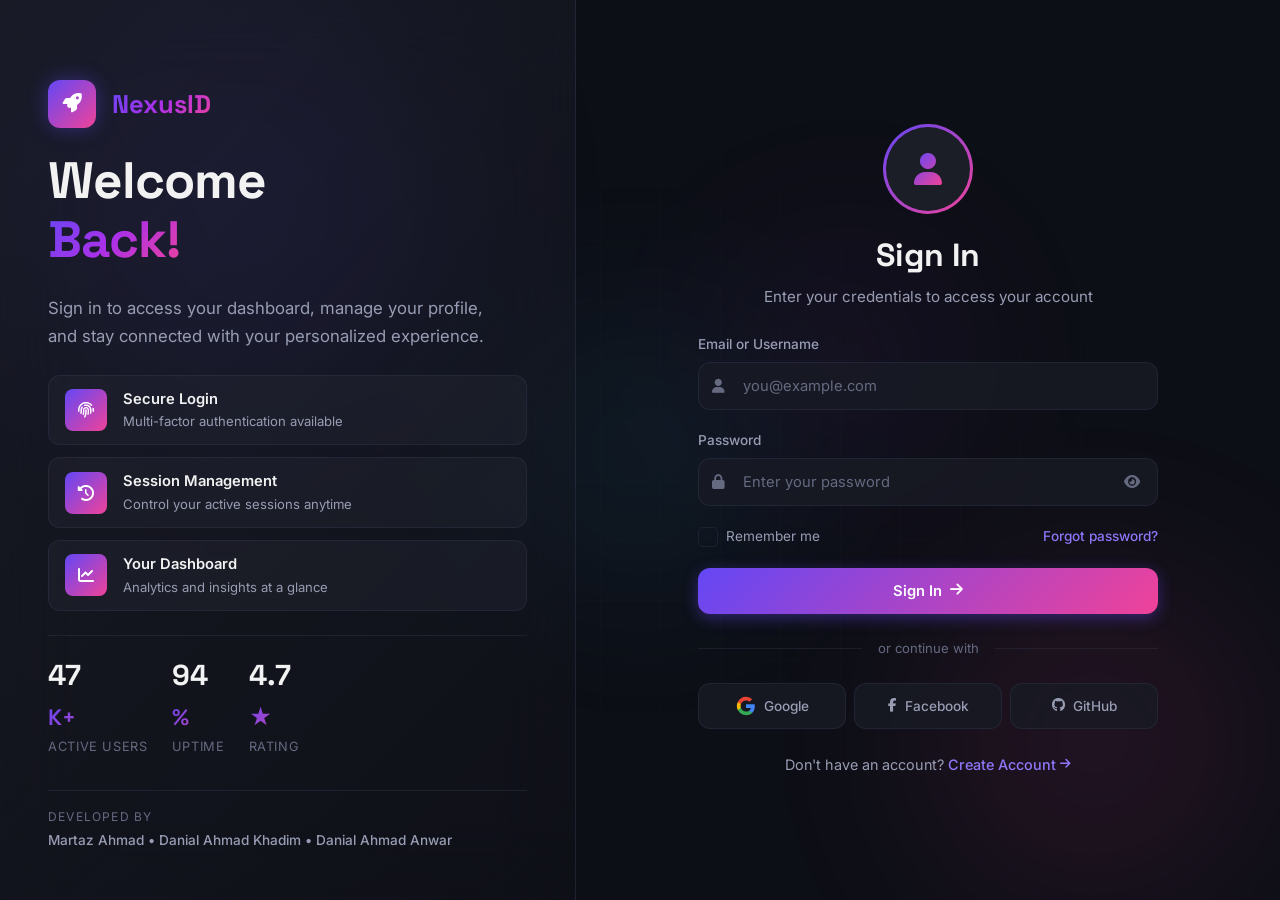
==== login.html @ b7fb12aa "Add Sign-Up and Login form pages - Web Engineering Assignment 1" ====
<!DOCTYPE html>
<html lang="en">
<head>
    <meta charset="UTF-8">
    <meta name="viewport" content="width=device-width, initial-scale=1.0">
    <meta name="description" content="Login to your NexusID account — Secure authentication for your digital identity.">
    <title>Login | NexusID</title>
    <link rel="preconnect" href="https://fonts.googleapis.com">
    <link rel="preconnect" href="https://fonts.gstatic.com" crossorigin>
    <link href="https://fonts.googleapis.com/css2?family=Inter:wght@300;400;500;600;700;800&family=Space+Grotesk:wght@400;500;600;700&display=swap" rel="stylesheet">
    <link rel="stylesheet" href="https://cdnjs.cloudflare.com/ajax/libs/font-awesome/6.5.1/css/all.min.css">
    <link rel="stylesheet" href="styles.css">
</head>
<body class="login-page">
    <!-- Animated Background -->
    <div class="bg-animation">
        <div class="bg-gradient-orb orb-1"></div>
        <div class="bg-gradient-orb orb-2"></div>
        <div class="bg-gradient-orb orb-3"></div>
        <div class="bg-gradient-orb orb-4"></div>
        <div class="grid-overlay"></div>
    </div>

    <!-- Floating Particles -->
    <div class="particles" id="particles"></div>

    <div class="page-wrapper">
        <!-- Left Panel — Branding -->
        <aside class="brand-panel">
            <div class="brand-content">
                <div class="brand-logo">
                    <div class="logo-icon">
                        <i class="fas fa-rocket"></i>
                    </div>
                    <span class="logo-text">NexusID</span>
                </div>
                <h1 class="brand-headline">Welcome<br><span class="gradient-text">Back!</span></h1>
                <p class="brand-description">Sign in to access your dashboard, manage your profile, and stay connected with your personalized experience.</p>
                
                <div class="features-list">
                    <div class="feature-item" style="--delay: 0.1s">
                        <div class="feature-icon"><i class="fas fa-fingerprint"></i></div>
                        <div class="feature-text">
                            <strong>Secure Login</strong>
                            <span>Multi-factor authentication available</span>
                        </div>
                    </div>
                    <div class="feature-item" style="--delay: 0.2s">
                        <div class="feature-icon"><i class="fas fa-clock-rotate-left"></i></div>
                        <div class="feature-text">
                            <strong>Session Management</strong>
                            <span>Control your active sessions anytime</span>
                        </div>
                    </div>
                    <div class="feature-item" style="--delay: 0.3s">
                        <div class="feature-icon"><i class="fas fa-chart-line"></i></div>
                        <div class="feature-text">
                            <strong>Your Dashboard</strong>
                            <span>Analytics and insights at a glance</span>
                        </div>
                    </div>
                </div>

                <div class="brand-stats">
                    <div class="stat-item">
                        <span class="stat-number" data-target="50">0</span><span class="stat-suffix">K+</span>
                        <span class="stat-label">Active Users</span>
                    </div>
                    <div class="stat-item">
                        <span class="stat-number" data-target="99">0</span><span class="stat-suffix">%</span>
                        <span class="stat-label">Uptime</span>
                    </div>
                    <div class="stat-item">
                        <span class="stat-number" data-target="4.9">0</span><span class="stat-suffix">★</span>
                        <span class="stat-label">Rating</span>
                    </div>
                </div>
            </div>

            <div class="brand-footer">
                <p class="team-credit">
                    <span class="team-label">Developed by</span>
                    <span class="team-members">Martaz Ahmad &bull; Danial Ahmad Khadim &bull; Danial Ahmad Anwar</span>
                </p>
            </div>
        </aside>

        <!-- Right Panel — Login Form -->
        <main class="form-panel">
            <div class="form-container login-container">
                <div class="form-header">
                    <div class="mobile-logo">
                        <div class="logo-icon"><i class="fas fa-rocket"></i></div>
                        <span class="logo-text">NexusID</span>
                    </div>
                    <div class="login-avatar">
                        <div class="avatar-ring">
                            <div class="avatar-circle">
                                <i class="fas fa-user"></i>
                            </div>
                        </div>
                    </div>
                    <h2 class="form-title">Sign In</h2>
                    <p class="form-subtitle">Enter your credentials to access your account</p>
                </div>

                <form id="loginForm" novalidate>
                    <div class="input-group" id="group-loginEmail">
                        <label for="loginEmail">Email or Username</label>
                        <div class="input-wrapper">
                            <i class="fas fa-user input-icon"></i>
                            <input type="text" id="loginEmail" name="loginEmail" placeholder="you@example.com" required autocomplete="username">
                            <span class="input-focus-border"></span>
                        </div>
                        <span class="error-message" id="error-loginEmail"></span>
                    </div>

                    <div class="input-group" id="group-loginPassword">
                        <label for="loginPassword">Password</label>
                        <div class="input-wrapper">
                            <i class="fas fa-lock input-icon"></i>
                            <input type="password" id="loginPassword" name="loginPassword" placeholder="Enter your password" required autocomplete="current-password">
                            <button type="button" class="toggle-password" onclick="togglePassword('loginPassword', this)" aria-label="Toggle password visibility">
                                <i class="fas fa-eye"></i>
                            </button>
                            <span class="input-focus-border"></span>
                        </div>
                        <span class="error-message" id="error-loginPassword"></span>
                    </div>

                    <div class="form-options">
                        <label class="checkbox-label remember-me" for="rememberMe">
                            <input type="checkbox" id="rememberMe" name="rememberMe">
                            <span class="checkbox-custom"><i class="fas fa-check"></i></span>
                            <span class="checkbox-text">Remember me</span>
                        </label>
                        <a href="#" class="link forgot-link" id="forgotPasswordLink">Forgot password?</a>
                    </div>

                    <button type="submit" class="btn btn-primary btn-submit btn-login" id="loginBtn">
                        <span class="btn-text">Sign In</span>
                        <span class="btn-loader"><i class="fas fa-circle-notch fa-spin"></i></span>
                        <i class="fas fa-arrow-right btn-icon"></i>
                    </button>
                </form>

                <!-- Social Login -->
                <div class="social-divider">
                    <span>or continue with</span>
                </div>
                <div class="social-buttons">
                    <button class="btn-social btn-google" id="btnGoogleLogin" type="button">
                        <svg viewBox="0 0 24 24" width="20" height="20"><path fill="#4285F4" d="M22.56 12.25c0-.78-.07-1.53-.2-2.25H12v4.26h5.92a5.06 5.06 0 0 1-2.2 3.32v2.77h3.57c2.08-1.92 3.28-4.74 3.28-8.1z"/><path fill="#34A853" d="M12 23c2.97 0 5.46-.98 7.28-2.66l-3.57-2.77c-.98.66-2.23 1.06-3.71 1.06-2.86 0-5.29-1.93-6.16-4.53H2.18v2.84C3.99 20.53 7.7 23 12 23z"/><path fill="#FBBC05" d="M5.84 14.09c-.22-.66-.35-1.36-.35-2.09s.13-1.43.35-2.09V7.07H2.18C1.43 8.55 1 10.22 1 12s.43 3.45 1.18 4.93l2.85-2.22.81-.62z"/><path fill="#EA4335" d="M12 5.38c1.62 0 3.06.56 4.21 1.64l3.15-3.15C17.45 2.09 14.97 1 12 1 7.7 1 3.99 3.47 2.18 7.07l3.66 2.84c.87-2.6 3.3-4.53 6.16-4.53z"/></svg>
                        <span>Google</span>
                    </button>
                    <button class="btn-social btn-facebook" id="btnFacebookLogin" type="button">
                        <i class="fab fa-facebook-f"></i>
                        <span>Facebook</span>
                    </button>
                    <button class="btn-social btn-github" id="btnGithubLogin" type="button">
                        <i class="fab fa-github"></i>
                        <span>GitHub</span>
                    </button>
                </div>

                <p class="form-footer">
                    Don't have an account? <a href="signup.html" class="link">Create Account <i class="fas fa-arrow-right"></i></a>
                </p>
            </div>
        </main>
    </div>

    <!-- Forgot Password Modal -->
    <div class="modal-overlay" id="forgotModal">
        <div class="modal-content forgot-modal">
            <button class="modal-close" id="closeForgotModal" type="button"><i class="fas fa-xmark"></i></button>
            <div class="modal-icon">
                <i class="fas fa-key"></i>
            </div>
            <h3>Reset Password</h3>
            <p>Enter your email address and we'll send you a link to reset your password.</p>
            <form id="forgotForm" novalidate>
                <div class="input-group" id="group-forgotEmail">
                    <div class="input-wrapper">
                        <i class="fas fa-envelope input-icon"></i>
                        <input type="email" id="forgotEmail" name="forgotEmail" placeholder="Enter your email" required>
                        <span class="input-focus-border"></span>
                    </div>
                    <span class="error-message" id="error-forgotEmail"></span>
                </div>
                <button type="submit" class="btn btn-primary" id="resetBtn">
                    <span class="btn-text">Send Reset Link</span>
                    <span class="btn-loader"><i class="fas fa-circle-notch fa-spin"></i></span>
                    <i class="fas fa-paper-plane btn-icon"></i>
                </button>
            </form>
        </div>
    </div>

    <!-- Login Success Toast -->
    <div class="toast" id="loginToast">
        <div class="toast-icon"><i class="fas fa-check-circle"></i></div>
        <div class="toast-content">
            <strong>Login Successful!</strong>
            <span>Redirecting to your dashboard...</span>
        </div>
        <div class="toast-progress"></div>
    </div>

    <script src="script.js"></script>
</body>
</html>
---- styles.css ----
/* ============================================
   NexusID — Premium Authentication Forms  
   Developed by: Martaz Ahmad, Danial Ahmad Khadim, Danial Ahmad Anwar
   ============================================ */

:root {
    --primary-hue: 250;
    --primary: hsl(var(--primary-hue), 90%, 62%);
    --primary-light: hsl(var(--primary-hue), 90%, 72%);
    --primary-dark: hsl(var(--primary-hue), 90%, 48%);
    --primary-glow: hsla(var(--primary-hue), 90%, 62%, 0.4);
    --accent-hue: 330;
    --accent: hsl(var(--accent-hue), 85%, 60%);
    --bg-primary: hsl(230, 25%, 7%);
    --bg-elevated: hsl(230, 18%, 13%);
    --bg-input: hsla(230, 20%, 12%, 0.8);
    --bg-input-focus: hsla(230, 20%, 14%, 0.95);
    --border-subtle: hsla(230, 20%, 30%, 0.3);
    --border-focus: hsla(var(--primary-hue), 90%, 62%, 0.6);
    --border-hover: hsla(230, 20%, 40%, 0.5);
    --text-primary: hsl(0, 0%, 95%);
    --text-secondary: hsl(230, 15%, 65%);
    --text-muted: hsl(230, 12%, 45%);
    --success: hsl(150, 75%, 50%);
    --error: hsl(0, 80%, 60%);
    --warning: hsl(40, 90%, 55%);
    --gradient-primary: linear-gradient(135deg, var(--primary), var(--accent));
    --gradient-brand: linear-gradient(135deg, hsl(250, 90%, 62%), hsl(280, 80%, 55%), hsl(330, 85%, 60%));
    --gradient-glass: linear-gradient(135deg, hsla(230, 18%, 20%, 0.4), hsla(230, 18%, 10%, 0.2));
    --font-primary: 'Inter', -apple-system, sans-serif;
    --font-display: 'Space Grotesk', 'Inter', sans-serif;
    --radius-sm: 8px;
    --radius-md: 12px;
    --radius-lg: 16px;
    --radius-xl: 20px;
    --shadow-input: 0 0 0 3px hsla(var(--primary-hue), 90%, 62%, 0.15);
    --transition-fast: 150ms cubic-bezier(0.4, 0, 0.2, 1);
    --transition-base: 250ms cubic-bezier(0.4, 0, 0.2, 1);
    --transition-smooth: 400ms cubic-bezier(0.16, 1, 0.3, 1);
    --transition-spring: 500ms cubic-bezier(0.34, 1.56, 0.64, 1);
}

*, *::before, *::after { margin:0; padding:0; box-sizing:border-box; }
html { font-size:16px; scroll-behavior:smooth; -webkit-font-smoothing:antialiased; }
body { font-family:var(--font-primary); background:var(--bg-primary); color:var(--text-primary); min-height:100vh; overflow-x:hidden; line-height:1.6; }
a { text-decoration:none; color:inherit; }
button { cursor:pointer; border:none; background:none; font-family:inherit; }
input, select, textarea { font-family:inherit; font-size:inherit; outline:none; border:none; }
::selection { background:var(--primary); color:white; }

/* === Animated Background === */
.bg-animation { position:fixed; inset:0; z-index:0; overflow:hidden; pointer-events:none; }
.bg-gradient-orb { position:absolute; border-radius:50%; filter:blur(80px); opacity:0.35; animation:orbFloat 20s ease-in-out infinite; }
.orb-1 { width:600px; height:600px; background:radial-gradient(circle, hsla(250,90%,62%,0.5), transparent 70%); top:-10%; left:-5%; }
.orb-2 { width:500px; height:500px; background:radial-gradient(circle, hsla(330,85%,60%,0.4), transparent 70%); bottom:-10%; right:-5%; animation-delay:-5s; animation-duration:25s; }
.orb-3 { width:400px; height:400px; background:radial-gradient(circle, hsla(200,80%,55%,0.35), transparent 70%); top:50%; left:50%; transform:translate(-50%,-50%); animation-delay:-10s; animation-duration:30s; }
.orb-4 { width:350px; height:350px; background:radial-gradient(circle, hsla(280,80%,55%,0.3), transparent 70%); top:20%; right:20%; animation-delay:-15s; animation-duration:22s; }
@keyframes orbFloat { 0%,100%{transform:translate(0,0) scale(1)} 25%{transform:translate(50px,-60px) scale(1.1)} 50%{transform:translate(-30px,40px) scale(0.95)} 75%{transform:translate(40px,20px) scale(1.05)} }
.grid-overlay { position:absolute; inset:0; background-image:linear-gradient(hsla(230,20%,30%,0.06) 1px, transparent 1px),linear-gradient(90deg, hsla(230,20%,30%,0.06) 1px, transparent 1px); background-size:60px 60px; mask-image:radial-gradient(ellipse at center, black 20%, transparent 70%); -webkit-mask-image:radial-gradient(ellipse at center, black 20%, transparent 70%); }
.particles { position:fixed; inset:0; z-index:0; pointer-events:none; overflow:hidden; }
.particle { position:absolute; width:3px; height:3px; background:var(--primary-light); border-radius:50%; opacity:0; animation:particleFloat linear infinite; }
@keyframes particleFloat { 0%{opacity:0;transform:translateY(100vh) scale(0)} 10%{opacity:0.6} 90%{opacity:0.6} 100%{opacity:0;transform:translateY(-10vh) scale(1)} }

/* === Layout === */
.page-wrapper { position:relative; z-index:1; display:flex; min-height:100vh; }

/* === Brand Panel === */
.brand-panel { position:sticky; top:0; width:45%; height:100vh; display:flex; flex-direction:column; justify-content:space-between; padding:3rem; background:var(--gradient-glass); backdrop-filter:blur(40px); -webkit-backdrop-filter:blur(40px); border-right:1px solid var(--border-subtle); overflow-y:auto; }
.brand-content { flex:1; display:flex; flex-direction:column; justify-content:center; gap:1.5rem; }
.brand-logo { display:flex; align-items:center; gap:1rem; }
.logo-icon { width:48px; height:48px; background:var(--gradient-primary); border-radius:var(--radius-md); display:flex; align-items:center; justify-content:center; font-size:1.2rem; color:white; box-shadow:0 0 20px var(--primary-glow); animation:logoPulse 3s ease-in-out infinite; }
@keyframes logoPulse { 0%,100%{box-shadow:0 0 20px var(--primary-glow)} 50%{box-shadow:0 0 40px var(--primary-glow), 0 0 60px hsla(var(--primary-hue),90%,62%,0.2)} }
.logo-text { font-family:var(--font-display); font-size:1.6rem; font-weight:700; background:var(--gradient-brand); -webkit-background-clip:text; -webkit-text-fill-color:transparent; background-clip:text; }
.brand-headline { font-family:var(--font-display); font-size:3.2rem; font-weight:800; line-height:1.15; letter-spacing:-0.02em; }
.gradient-text { background:var(--gradient-brand); -webkit-background-clip:text; -webkit-text-fill-color:transparent; background-clip:text; }
.brand-description { font-size:1.05rem; color:var(--text-secondary); line-height:1.7; max-width:450px; }

/* Features */
.features-list { display:flex; flex-direction:column; gap:0.75rem; }
.feature-item { display:flex; align-items:center; gap:1rem; padding:0.75rem 1rem; background:hsla(230,18%,18%,0.4); border:1px solid var(--border-subtle); border-radius:var(--radius-md); transition:all var(--transition-base); animation:featureSlide 0.6s ease-out backwards; animation-delay:var(--delay); }
.feature-item:hover { background:hsla(230,18%,22%,0.5); border-color:var(--border-hover); transform:translateX(4px); }
@keyframes featureSlide { from{opacity:0;transform:translateX(-20px)} to{opacity:1;transform:translateX(0)} }
.feature-icon { width:42px; height:42px; min-width:42px; background:var(--gradient-primary); border-radius:var(--radius-sm); display:flex; align-items:center; justify-content:center; font-size:1rem; color:white; }
.feature-text { display:flex; flex-direction:column; }
.feature-text strong { font-size:0.92rem; font-weight:600; }
.feature-text span { font-size:0.82rem; color:var(--text-secondary); }

/* Stats */
.brand-stats { display:flex; gap:1.5rem; padding-top:1rem; border-top:1px solid var(--border-subtle); }
.stat-item { display:flex; flex-direction:column; gap:2px; }
.stat-number { font-family:var(--font-display); font-size:1.8rem; font-weight:700; }
.stat-suffix { font-family:var(--font-display); font-size:1.4rem; font-weight:600; background:var(--gradient-primary); -webkit-background-clip:text; -webkit-text-fill-color:transparent; background-clip:text; }
.stat-label { font-size:0.8rem; color:var(--text-muted); text-transform:uppercase; letter-spacing:0.05em; }
.brand-footer { padding-top:1rem; border-top:1px solid var(--border-subtle); }
.team-credit { display:flex; flex-direction:column; gap:4px; }
.team-label { font-size:0.75rem; color:var(--text-muted); text-transform:uppercase; letter-spacing:0.1em; }
.team-members { font-size:0.85rem; color:var(--text-secondary); font-weight:500; }
.mobile-logo { display:none; align-items:center; gap:0.5rem; margin-bottom:1rem; }

/* === Form Panel === */
.form-panel { flex:1; display:flex; align-items:center; justify-content:center; padding:2rem; overflow-y:auto; }
.form-container { width:100%; max-width:520px; animation:formAppear 0.8s ease-out; }
@keyframes formAppear { from{opacity:0;transform:translateY(20px)} to{opacity:1;transform:translateY(0)} }
.form-header { text-align:center; margin-bottom:1.5rem; }
.form-title { font-family:var(--font-display); font-size:2rem; font-weight:700; margin-bottom:0.25rem; }
.form-subtitle { font-size:0.95rem; color:var(--text-secondary); }

/* === Progress Bar === */
.progress-bar { display:flex; align-items:center; justify-content:center; margin-bottom:2rem; padding:0 1rem; }
.progress-step { display:flex; flex-direction:column; align-items:center; gap:6px; position:relative; z-index:2; }
.step-circle { width:40px; height:40px; border-radius:50%; background:var(--bg-input); border:2px solid var(--border-subtle); display:flex; align-items:center; justify-content:center; font-weight:600; font-size:0.85rem; color:var(--text-muted); transition:all var(--transition-smooth); }
.progress-step.active .step-circle { background:var(--gradient-primary); border-color:var(--primary); color:white; box-shadow:0 0 20px var(--primary-glow); }
.progress-step.completed .step-circle { background:var(--success); border-color:var(--success); color:white; }
.progress-step.completed .step-circle span { display:none; }
.progress-step.completed .step-circle::after { content:'\f00c'; font-family:'Font Awesome 6 Free'; font-weight:900; font-size:0.8rem; }
.step-label { font-size:0.72rem; font-weight:500; color:var(--text-muted); text-transform:uppercase; letter-spacing:0.05em; transition:color var(--transition-base); }
.progress-step.active .step-label { color:var(--primary-light); }
.progress-step.completed .step-label { color:var(--success); }
.progress-line { flex:1; height:3px; background:var(--border-subtle); border-radius:2px; margin:0 -4px; margin-bottom:22px; position:relative; overflow:hidden; z-index:1; }
.progress-fill { height:100%; background:var(--gradient-primary); border-radius:2px; width:0%; transition:width 0.6s cubic-bezier(0.16,1,0.3,1); }

/* === Form Steps === */
.form-step { display:none; animation:stepIn 0.5s ease-out; }
.form-step.active { display:block; }
@keyframes stepIn { from{opacity:0;transform:translateX(30px)} to{opacity:1;transform:translateX(0)} }

/* === Inputs === */
.input-row { display:grid; grid-template-columns:1fr 1fr; gap:1rem; }
.input-group { margin-bottom:1.25rem; position:relative; }
.input-group label { display:block; font-size:0.85rem; font-weight:500; color:var(--text-secondary); margin-bottom:0.4rem; transition:color var(--transition-fast); }
.input-group:focus-within label { color:var(--primary-light); }
.optional-tag { font-size:0.72rem; color:var(--text-muted); font-weight:400; font-style:italic; margin-left:4px; }
.input-wrapper { position:relative; display:flex; align-items:center; }
.input-icon { position:absolute; left:14px; font-size:0.9rem; color:var(--text-muted); z-index:2; transition:color var(--transition-fast); pointer-events:none; }
.input-wrapper:focus-within .input-icon { color:var(--primary-light); }
.input-wrapper input, .input-wrapper select, .input-wrapper textarea { width:100%; padding:14px 16px 14px 44px; background:var(--bg-input); border:1.5px solid var(--border-subtle); border-radius:var(--radius-md); color:var(--text-primary); font-size:0.92rem; transition:all var(--transition-base); }
.input-wrapper textarea { resize:vertical; min-height:80px; }
.input-wrapper select { appearance:none; cursor:pointer; background-image:url("data:image/svg+xml,%3Csvg xmlns='http://www.w3.org/2000/svg' width='12' height='12' viewBox='0 0 12 12'%3E%3Cpath fill='%236b7280' d='M6 8L1 3h10z'/%3E%3C/svg%3E"); background-repeat:no-repeat; background-position:right 14px center; padding-right:36px; }
.input-wrapper input:hover, .input-wrapper select:hover, .input-wrapper textarea:hover { border-color:var(--border-hover); }
.input-wrapper input:focus, .input-wrapper select:focus, .input-wrapper textarea:focus { border-color:var(--border-focus); background:var(--bg-input-focus); box-shadow:var(--shadow-input); }
.input-wrapper input::placeholder, .input-wrapper textarea::placeholder { color:var(--text-muted); }
.input-focus-border { position:absolute; bottom:0; left:50%; width:0; height:2px; background:var(--gradient-primary); border-radius:0 0 var(--radius-md) var(--radius-md); transition:all var(--transition-smooth); transform:translateX(-50%); }
.input-wrapper:focus-within .input-focus-border { width:100%; }
.availability-indicator { position:absolute; right:14px; font-size:0.75rem; font-weight:600; opacity:0; transition:opacity var(--transition-fast); }
.availability-indicator.available { color:var(--success); opacity:1; }
.availability-indicator.taken { color:var(--error); opacity:1; }
.toggle-password { position:absolute; right:14px; color:var(--text-muted); font-size:0.9rem; padding:4px; z-index:2; transition:color var(--transition-fast); }
.toggle-password:hover { color:var(--text-secondary); }

/* Error / Success */
.input-group.has-error .input-wrapper input, .input-group.has-error .input-wrapper select, .input-group.has-error .input-wrapper textarea { border-color:var(--error); background:hsla(0,80%,60%,0.05); }
.input-group.has-error .input-icon { color:var(--error); }
.input-group.has-error label { color:var(--error); }
.error-message { display:block; font-size:0.78rem; color:var(--error); margin-top:6px; opacity:0; transform:translateY(-4px); transition:all var(--transition-fast); }
.input-group.has-error .error-message { opacity:1; transform:translateY(0); }
.input-group.has-success .input-wrapper input { border-color:var(--success); }
.input-group.has-success .input-icon { color:var(--success); }

/* === Radio Cards === */
.radio-group { display:grid; grid-template-columns:repeat(3,1fr); gap:0.5rem; }
.radio-card { cursor:pointer; }
.radio-card input { display:none; }
.radio-card-content { display:flex; flex-direction:column; align-items:center; gap:6px; padding:0.75rem 0.5rem; background:var(--bg-input); border:1.5px solid var(--border-subtle); border-radius:var(--radius-md); transition:all var(--transition-base); font-size:0.85rem; color:var(--text-secondary); }
.radio-card-content i { font-size:1.2rem; }
.radio-card:hover .radio-card-content { border-color:var(--border-hover); background:var(--bg-input-focus); }
.radio-card input:checked + .radio-card-content { border-color:var(--primary); background:hsla(var(--primary-hue),90%,62%,0.1); color:var(--primary-light); box-shadow:0 0 20px hsla(var(--primary-hue),90%,62%,0.1); }

/* === Password Strength === */
.password-strength { display:flex; align-items:center; gap:0.5rem; margin-top:0.5rem; }
.strength-bars { display:flex; gap:4px; flex:1; }
.strength-bar { height:4px; flex:1; border-radius:2px; background:var(--border-subtle); transition:all var(--transition-base); }
.strength-text { font-size:0.72rem; font-weight:600; color:var(--text-muted); min-width:90px; text-align:right; }
.password-strength[data-strength="weak"] .strength-bar:nth-child(1) { background:var(--error); }
.password-strength[data-strength="weak"] .strength-text { color:var(--error); }
.password-strength[data-strength="fair"] .strength-bar:nth-child(1), .password-strength[data-strength="fair"] .strength-bar:nth-child(2) { background:var(--warning); }
.password-strength[data-strength="fair"] .strength-text { color:var(--warning); }
.password-strength[data-strength="good"] .strength-bar:nth-child(1), .password-strength[data-strength="good"] .strength-bar:nth-child(2), .password-strength[data-strength="good"] .strength-bar:nth-child(3) { background:hsl(90,65%,50%); }
.password-strength[data-strength="good"] .strength-text { color:hsl(90,65%,50%); }
.password-strength[data-strength="strong"] .strength-bar { background:var(--success); }
.password-strength[data-strength="strong"] .strength-text { color:var(--success); }
.password-requirements { display:grid; grid-template-columns:1fr 1fr; gap:6px; margin-top:0.5rem; }
.requirement { font-size:0.75rem; color:var(--text-muted); display:flex; align-items:center; gap:6px; transition:color var(--transition-fast); }
.requirement i { font-size:0.4rem; transition:all var(--transition-fast); }
.requirement.met { color:var(--success); }
.requirement.met i { font-size:0.65rem; }
.requirement.met i::before { content:'\f00c'; font-family:'Font Awesome 6 Free'; font-weight:900; }

/* === Checkbox === */
.checkbox-group { margin-bottom:0.75rem !important; }
.checkbox-label { display:flex; align-items:flex-start; gap:0.5rem; cursor:pointer; user-select:none; }
.checkbox-label input { display:none; }
.checkbox-custom { width:20px; height:20px; min-width:20px; border:1.5px solid var(--border-subtle); border-radius:5px; display:flex; align-items:center; justify-content:center; transition:all var(--transition-base); margin-top:1px; }
.checkbox-custom i { font-size:0.6rem; color:white; opacity:0; transform:scale(0); transition:all var(--transition-spring); }
.checkbox-label input:checked + .checkbox-custom { background:var(--gradient-primary); border-color:var(--primary); }
.checkbox-label input:checked + .checkbox-custom i { opacity:1; transform:scale(1); }
.checkbox-text { font-size:0.85rem; color:var(--text-secondary); line-height:1.5; }

/* === Buttons === */
.btn { display:inline-flex; align-items:center; justify-content:center; gap:0.5rem; padding:14px 28px; border-radius:var(--radius-md); font-size:0.92rem; font-weight:600; transition:all var(--transition-base); position:relative; overflow:hidden; }
.btn::before { content:''; position:absolute; inset:0; background:linear-gradient(135deg, hsla(0,0%,100%,0.1), transparent); opacity:0; transition:opacity var(--transition-fast); }
.btn:hover::before { opacity:1; }
.btn-primary { background:var(--gradient-primary); color:white; box-shadow:0 4px 15px var(--primary-glow); width:100%; }
.btn-primary:hover { transform:translateY(-2px); box-shadow:0 8px 25px var(--primary-glow); }
.btn-primary:active { transform:translateY(0); }
.btn-secondary { background:var(--bg-input); color:var(--text-secondary); border:1.5px solid var(--border-subtle); }
.btn-secondary:hover { border-color:var(--border-hover); color:var(--text-primary); }
.btn-row { display:flex; gap:1rem; }
.btn-row .btn-secondary { width:auto; padding:14px 20px; }
.btn-row .btn-primary { flex:1; }
.btn-submit .btn-loader { display:none; }
.btn-submit.loading .btn-text { opacity:0; }
.btn-submit.loading .btn-icon { display:none; }
.btn-submit.loading .btn-loader { display:block; position:absolute; }

/* === Social === */
.social-divider { display:flex; align-items:center; gap:1rem; margin:1.5rem 0; }
.social-divider::before, .social-divider::after { content:''; flex:1; height:1px; background:var(--border-subtle); }
.social-divider span { font-size:0.82rem; color:var(--text-muted); white-space:nowrap; }
.social-buttons { display:grid; grid-template-columns:repeat(3,1fr); gap:0.5rem; }
.btn-social { display:flex; align-items:center; justify-content:center; gap:0.5rem; padding:12px 16px; background:var(--bg-input); border:1.5px solid var(--border-subtle); border-radius:var(--radius-md); color:var(--text-secondary); font-size:0.85rem; font-weight:500; transition:all var(--transition-base); }
.btn-social:hover { border-color:var(--border-hover); background:var(--bg-input-focus); transform:translateY(-2px); }
.btn-google:hover { border-color:hsl(5,69%,54%); }
.btn-facebook:hover { border-color:hsl(220,46%,48%); }
.btn-github:hover { border-color:hsl(0,0%,45%); }
.form-footer { text-align:center; margin-top:1.5rem; font-size:0.9rem; color:var(--text-secondary); }
.link { color:var(--primary-light); font-weight:500; transition:all var(--transition-fast); display:inline-flex; align-items:center; gap:4px; }
.link:hover { color:var(--primary); text-decoration:underline; }
.link i { font-size:0.75rem; transition:transform var(--transition-fast); }
.link:hover i { transform:translateX(3px); }

/* === Login === */
.login-container { max-width:460px; }
.login-avatar { margin:0 auto 1rem; }
.avatar-ring { width:90px; height:90px; margin:0 auto; border-radius:50%; padding:3px; background:var(--gradient-primary); animation:ringPulse 3s ease-in-out infinite; }
@keyframes ringPulse { 0%,100%{box-shadow:0 0 20px var(--primary-glow)} 50%{box-shadow:0 0 40px var(--primary-glow)} }
.avatar-circle { width:100%; height:100%; border-radius:50%; background:var(--bg-elevated); display:flex; align-items:center; justify-content:center; }
.avatar-circle i { font-size:2rem; background:var(--gradient-primary); -webkit-background-clip:text; -webkit-text-fill-color:transparent; background-clip:text; }
.form-options { display:flex; align-items:center; justify-content:space-between; margin-bottom:1.25rem; }
.remember-me { margin-bottom:0 !important; }
.forgot-link { font-size:0.85rem; }

/* === Modals === */
.modal-overlay { position:fixed; inset:0; background:hsla(230,25%,5%,0.85); backdrop-filter:blur(8px); display:flex; align-items:center; justify-content:center; z-index:1000; opacity:0; visibility:hidden; transition:all var(--transition-base); }
.modal-overlay.active { opacity:1; visibility:visible; }
.modal-content { background:var(--bg-elevated); border:1px solid var(--border-subtle); border-radius:var(--radius-xl); padding:2rem 1.5rem; text-align:center; max-width:420px; width:90%; transform:scale(0.9) translateY(20px); transition:transform var(--transition-spring); position:relative; }
.modal-overlay.active .modal-content { transform:scale(1) translateY(0); }
.modal-close { position:absolute; top:16px; right:16px; width:36px; height:36px; border-radius:50%; display:flex; align-items:center; justify-content:center; color:var(--text-muted); background:var(--bg-input); transition:all var(--transition-fast); }
.modal-close:hover { color:var(--text-primary); }
.modal-icon { width:70px; height:70px; margin:0 auto 1rem; background:var(--gradient-primary); border-radius:50%; display:flex; align-items:center; justify-content:center; font-size:1.5rem; color:white; box-shadow:0 0 40px var(--primary-glow); }
.modal-content h3 { font-family:var(--font-display); font-size:1.5rem; margin-bottom:0.5rem; }
.modal-content p { color:var(--text-secondary); font-size:0.92rem; margin-bottom:1.5rem; }
.forgot-modal .input-group { text-align:left; margin-bottom:1rem; }

/* === Success Animation === */
.success-animation { margin-bottom:1rem; }
.success-checkmark { width:80px; height:80px; margin:0 auto; }
.success-checkmark svg { width:100%; height:100%; }
.success-checkmark circle { stroke:var(--success); stroke-width:2; stroke-dasharray:166; stroke-dashoffset:166; animation:circleAnim 0.6s ease-in-out 0.2s forwards; }
.success-checkmark path { stroke:var(--success); stroke-width:3; stroke-linecap:round; stroke-linejoin:round; stroke-dasharray:48; stroke-dashoffset:48; animation:checkAnim 0.4s ease-in-out 0.6s forwards; }
@keyframes circleAnim { to{stroke-dashoffset:0} }
@keyframes checkAnim { to{stroke-dashoffset:0} }

/* === Toast === */
.toast { position:fixed; top:24px; right:24px; background:var(--bg-elevated); border:1px solid var(--success); border-radius:var(--radius-md); padding:1rem 1.25rem; display:flex; align-items:center; gap:1rem; z-index:1100; transform:translateX(120%); transition:transform var(--transition-spring); box-shadow:0 8px 32px hsla(150,75%,50%,0.15); overflow:hidden; }
.toast.active { transform:translateX(0); }
.toast-icon { font-size:1.3rem; color:var(--success); }
.toast-content { display:flex; flex-direction:column; }
.toast-content strong { font-size:0.9rem; }
.toast-content span { font-size:0.8rem; color:var(--text-secondary); }
.toast-progress { position:absolute; bottom:0; left:0; height:3px; background:var(--success); width:100%; }
.toast.active .toast-progress { animation:progressShrink 3s linear forwards; }
@keyframes progressShrink { from{width:100%} to{width:0%} }

/* === Responsive === */
@media (max-width:1024px) { .brand-panel{width:40%;padding:1.5rem} .brand-headline{font-size:2.4rem} }
@media (max-width:768px) { .page-wrapper{flex-direction:column} .brand-panel{display:none} .mobile-logo{display:flex;justify-content:center} .form-panel{padding:1.5rem 1rem;min-height:100vh} .input-row{grid-template-columns:1fr} .password-requirements{grid-template-columns:1fr} .social-buttons{grid-template-columns:1fr} }
@media (max-width:480px) { .form-title{font-size:1.5rem} .btn{padding:12px 20px;font-size:0.88rem} .radio-group{gap:6px} .radio-card-content{padding:0.5rem 4px;font-size:0.78rem} .toast{left:16px;right:16px} }

::-webkit-scrollbar { width:6px; }
::-webkit-scrollbar-track { background:transparent; }
::-webkit-scrollbar-thumb { background:var(--border-subtle); border-radius:3px; }
::-webkit-scrollbar-thumb:hover { background:var(--border-hover); }
*:focus-visible { outline:2px solid var(--primary); outline-offset:2px; }
input:focus-visible, select:focus-visible, textarea:focus-visible { outline:none; }
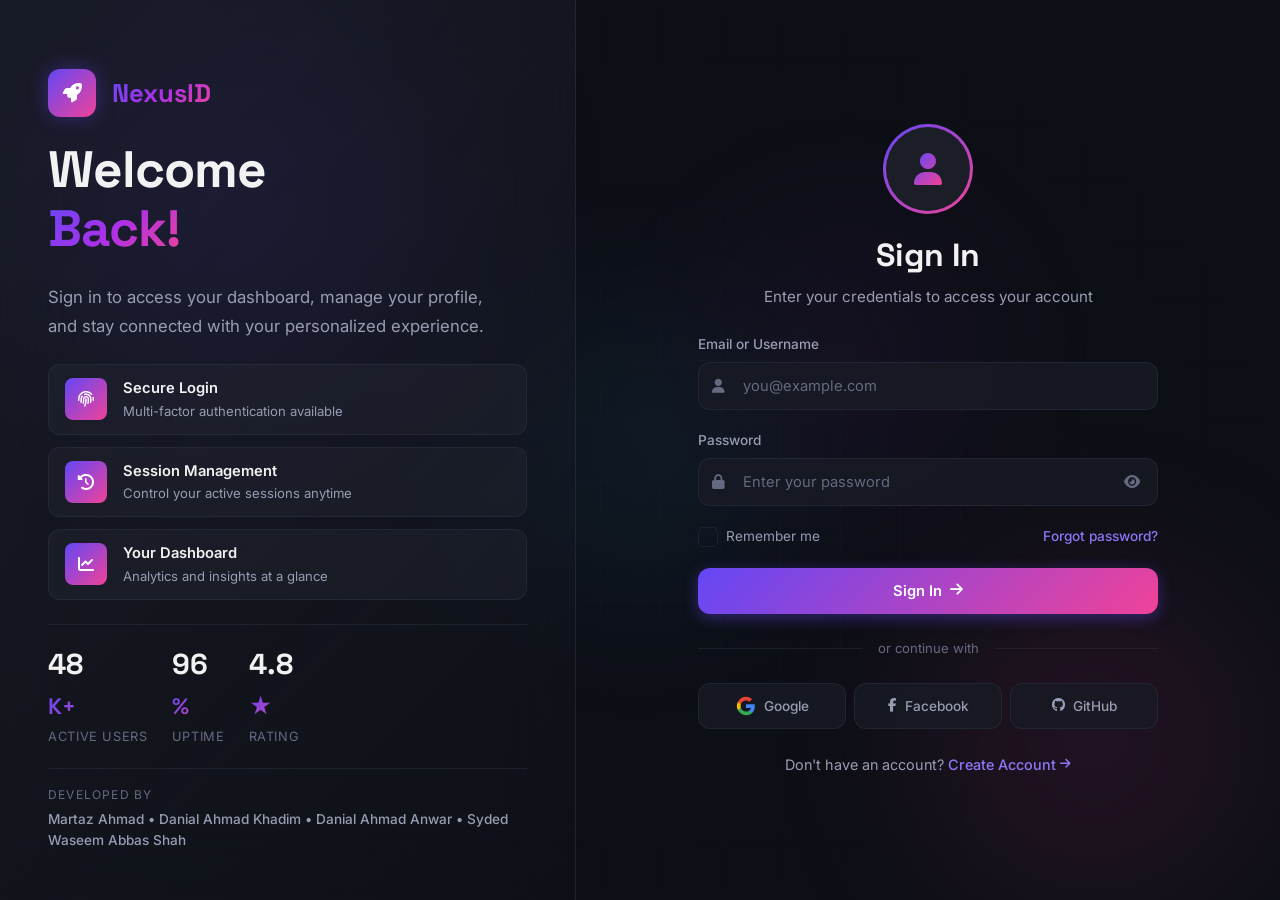
==== commit 881444f4: "Update login.html" ====
--- a/login.html
+++ b/login.html
@@ -80,7 +80,7 @@
             <div class="brand-footer">
                 <p class="team-credit">
                     <span class="team-label">Developed by</span>
-                    <span class="team-members">Martaz Ahmad &bull; Danial Ahmad Khadim &bull; Danial Ahmad Anwar</span>
+                    <span class="team-members">Martaz Ahmad &bull; Danial Ahmad Khadim &bull; Danial Ahmad Anwar &bull; Syded Waseem Abbas Shah</span>
                 </p>
             </div>
         </aside>
